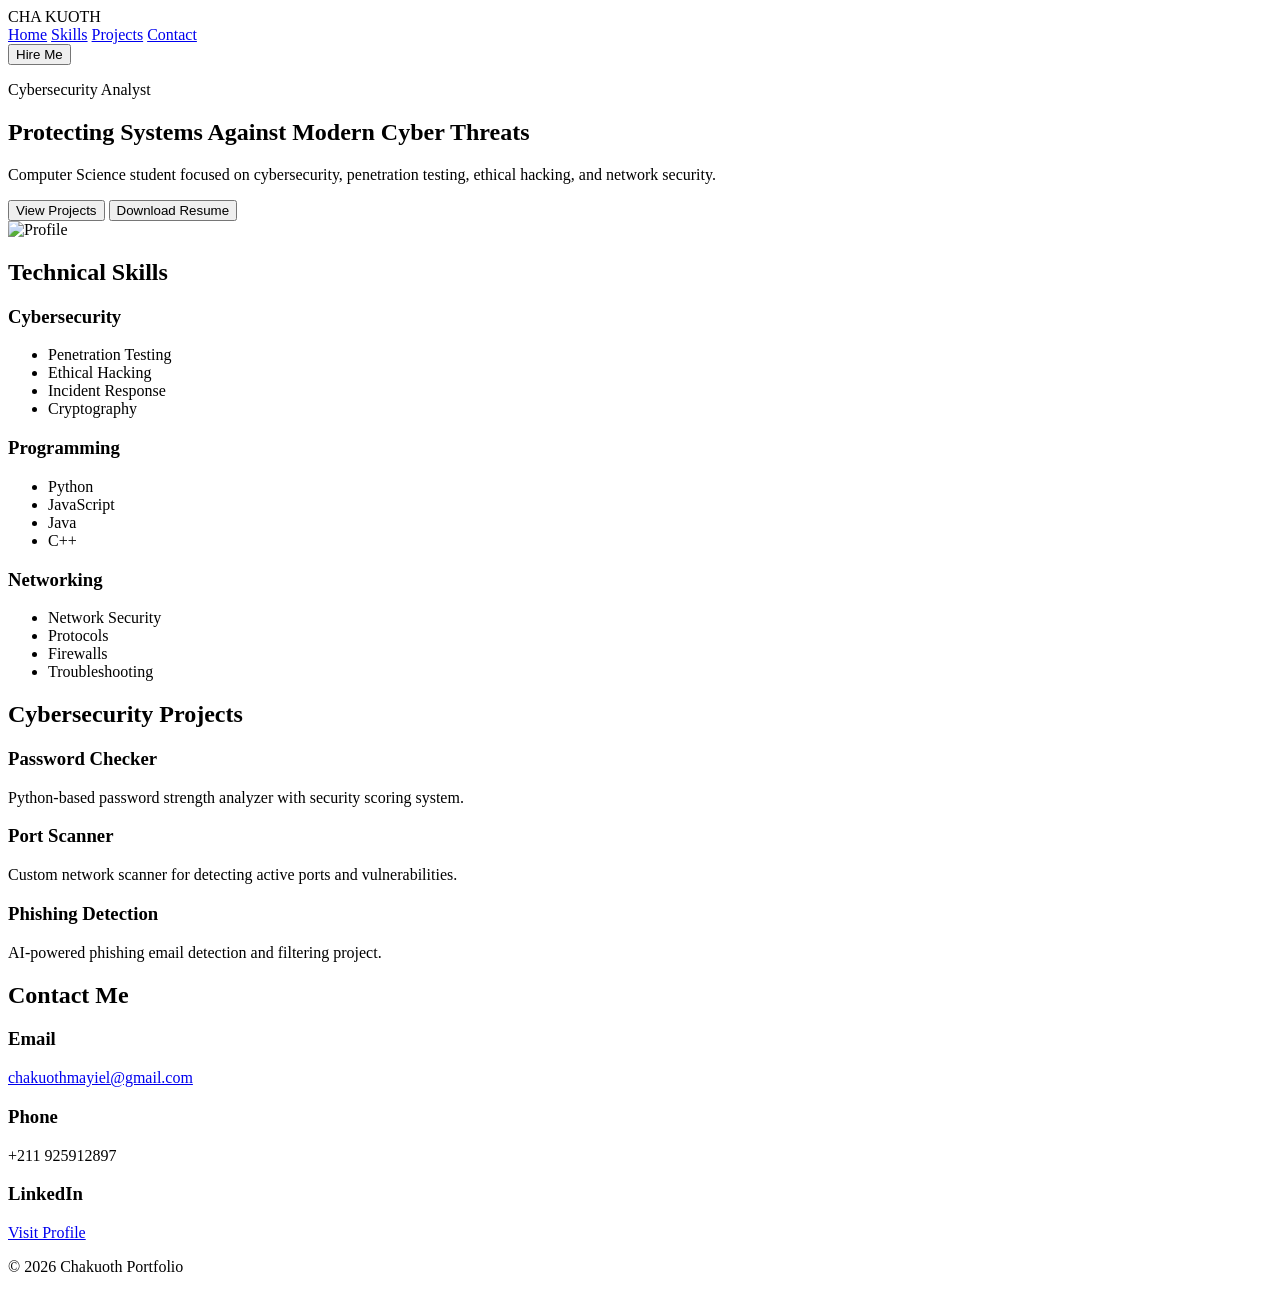
==== index.html @ 37547959 "Move index.html to root for GitHub Pages" ====
<!DOCTYPE html>
<html lang="en">
<head>
  <meta charset="UTF-8">
  <meta name="viewport" content="width=device-width, initial-scale=1.0">

  <title>Chakuoth Portfolio</title>

  <link rel="stylesheet" href="style.css">

  <script src="script.js" defer></script>
</head>

<body>

  <!-- Glow Effects -->
  <div class="glow glow1"></div>
  <div class="glow glow2"></div>

  <!-- Navbar -->
  <header>

    <div class="logo">
      CHA <span>  KUOTH</span>
    </div>

    <nav>
      <a href="#home">Home</a>
      <a href="#skills">Skills</a>
      <a href="#projects">Projects</a>
      <a href="#contact">Contact</a>
    </nav>

    <button class="nav-btn">
      Hire Me <a href="mailto:chakuothmayiel@gmail.com" ></a>
    </button>

  </header>

  <!-- Hero -->
  <section class="hero" id="home">

    <div class="hero-left">

      <p class="tag">
        Cybersecurity Analyst
      </p>

      <h1>
        Protecting Systems
        Against Modern
        Cyber Threats
      </h1>

      <p class="hero-text">
        Computer Science student focused on cybersecurity,
        penetration testing, ethical hacking, and network security.
      </p>

      <div class="hero-buttons">

        <button class="primary-btn">
          View Projects <a href="#projects"></a>
        </button>

        <button class="secondary-btn">
          Download Resume <a href="Chakuoth Resume.pdf" download></a>
        </button>

      </div>

    </div>

    <!-- Right Card -->
    <div class="hero-card">

      <img src="IMG_20251112_184808.jpg" alt="Profile">

    </div>

    </div>

  </section>

  <!-- Skills -->
  <section class="skills-section" id="skills">

    <h2>
      Technical Skills
    </h2>

    <div class="skills-grid">

      <div class="skill-box">
        <h3>Cybersecurity</h3>

        <ul>
          <li>Penetration Testing</li>
          <li>Ethical Hacking</li>
          <li>Incident Response</li>
          <li>Cryptography</li>
        </ul>
      </div>

      <div class="skill-box">
        <h3>Programming</h3>

        <ul>
          <li>Python</li>
          <li>JavaScript</li>
          <li>Java</li>
          <li>C++</li>
        </ul>
      </div>

      <div class="skill-box">
        <h3>Networking</h3>

        <ul>
          <li>Network Security</li>
          <li>Protocols</li>
          <li>Firewalls</li>
          <li>Troubleshooting</li>
        </ul>
      </div>

    </div>

  </section>

  <!-- Projects -->
  <section class="projects-section" id="projects">

    <h2>
      Cybersecurity Projects
    </h2>

    <div class="projects-grid">

      <div class="project-card">
        <h3>Password Checker</h3>

        <p>
          Python-based password strength analyzer
          with security scoring system.
        </p>
      </div>

      <div class="project-card">
        <h3>Port Scanner</h3>

        <p>
          Custom network scanner for detecting
          active ports and vulnerabilities.
        </p>
      </div>

      <div class="project-card">
        <h3>Phishing Detection</h3>

        <p>
          AI-powered phishing email detection
          and filtering project.
        </p>
      </div>

    </div>

  </section>

  <!-- Contact -->
  <section class="contact-section" id="contact">

    <h2>
      Contact Me
    </h2>

    <div class="contact-grid">

      <div class="contact-card">
        <h3>Email</h3>
        <a href="mailto:chakuothmayiel@gmail.com">chakuothmayiel@gmail.com</a>
      </div>

      <div class="contact-card">
        <h3>Phone</h3>
        <a href="tel:+211925912897"></a>+211 925912897</a>
      </div>

      <div class="contact-card">
        <h3>LinkedIn</h3>

        <a href="https://www.linkedin.com/in/chakuoth-mayiel-0b2b3a24a/" target="_blank">
          Visit Profile
        </a>
      </div>

    </div>

  </section>

  <!-- Footer -->
  <footer>

    <p>
      © 2026 Chakuoth Portfolio
    </p>

  </footer>

</body>
</html>
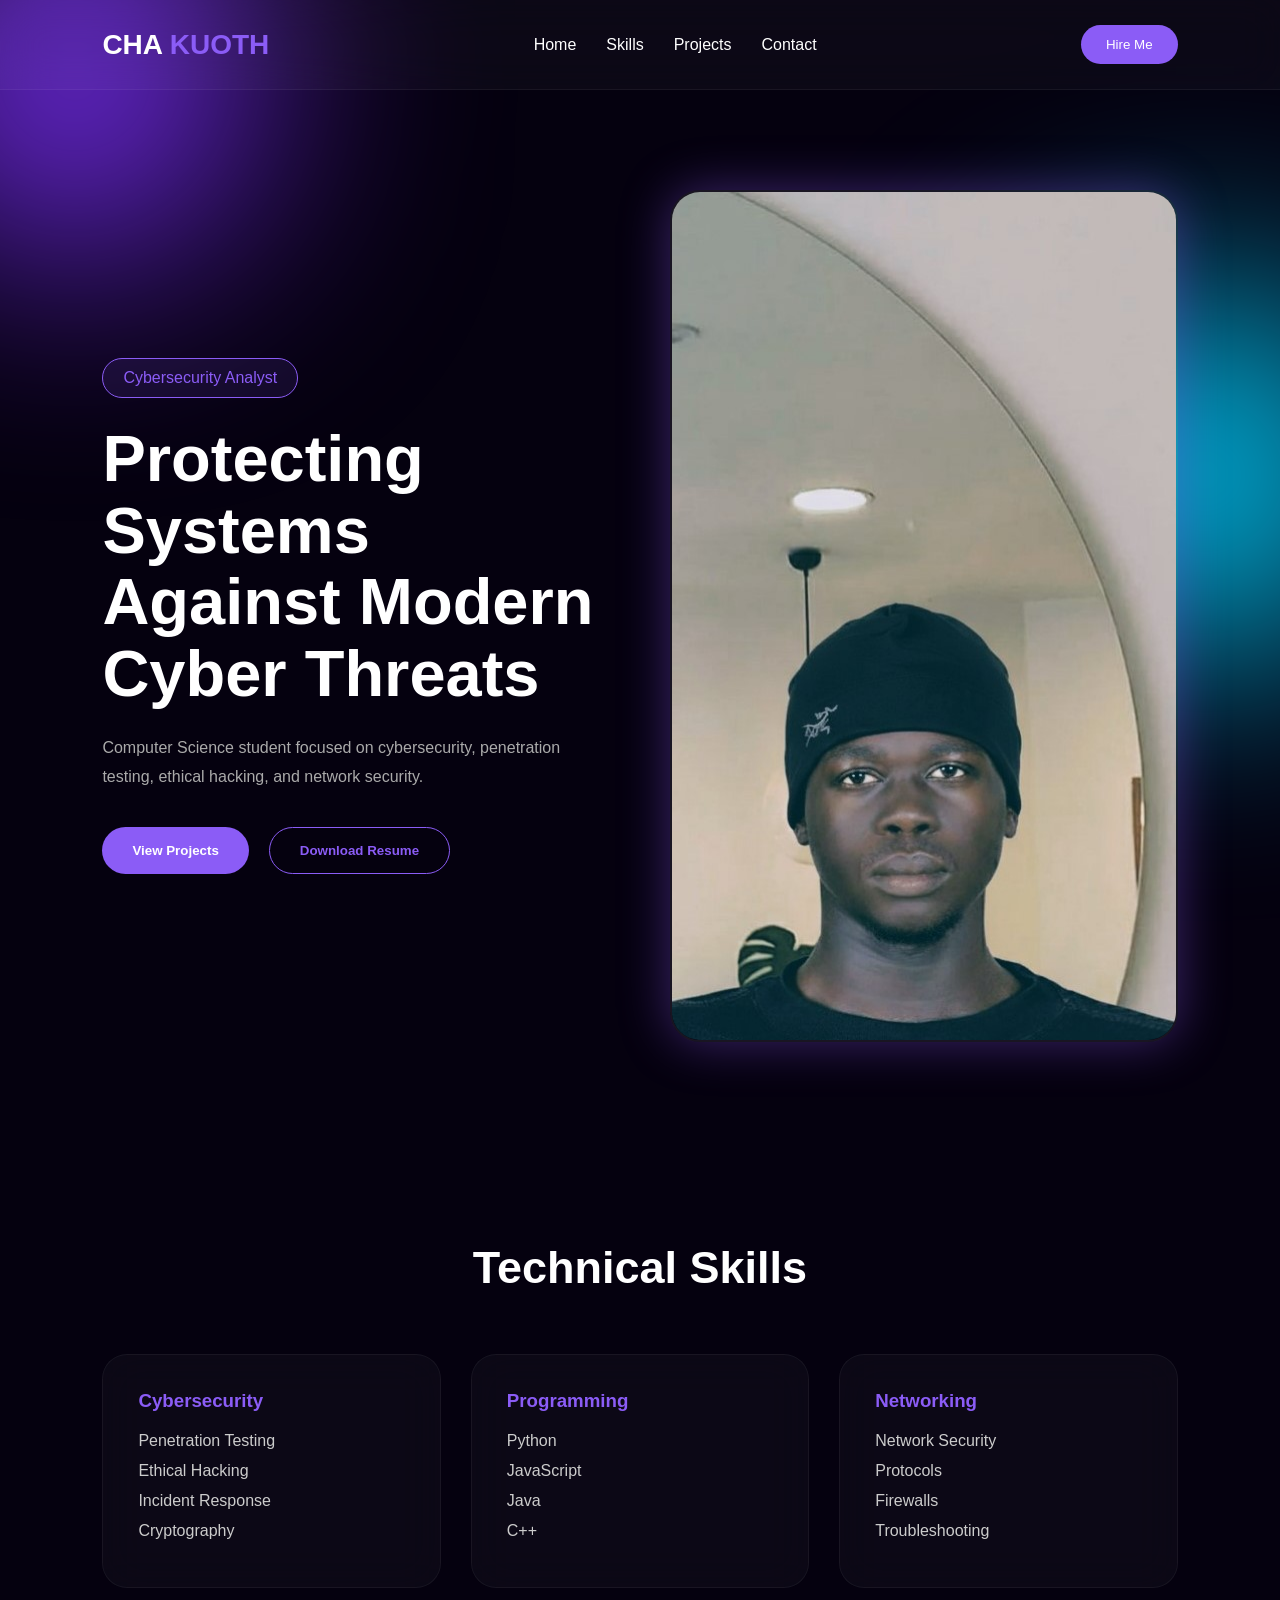
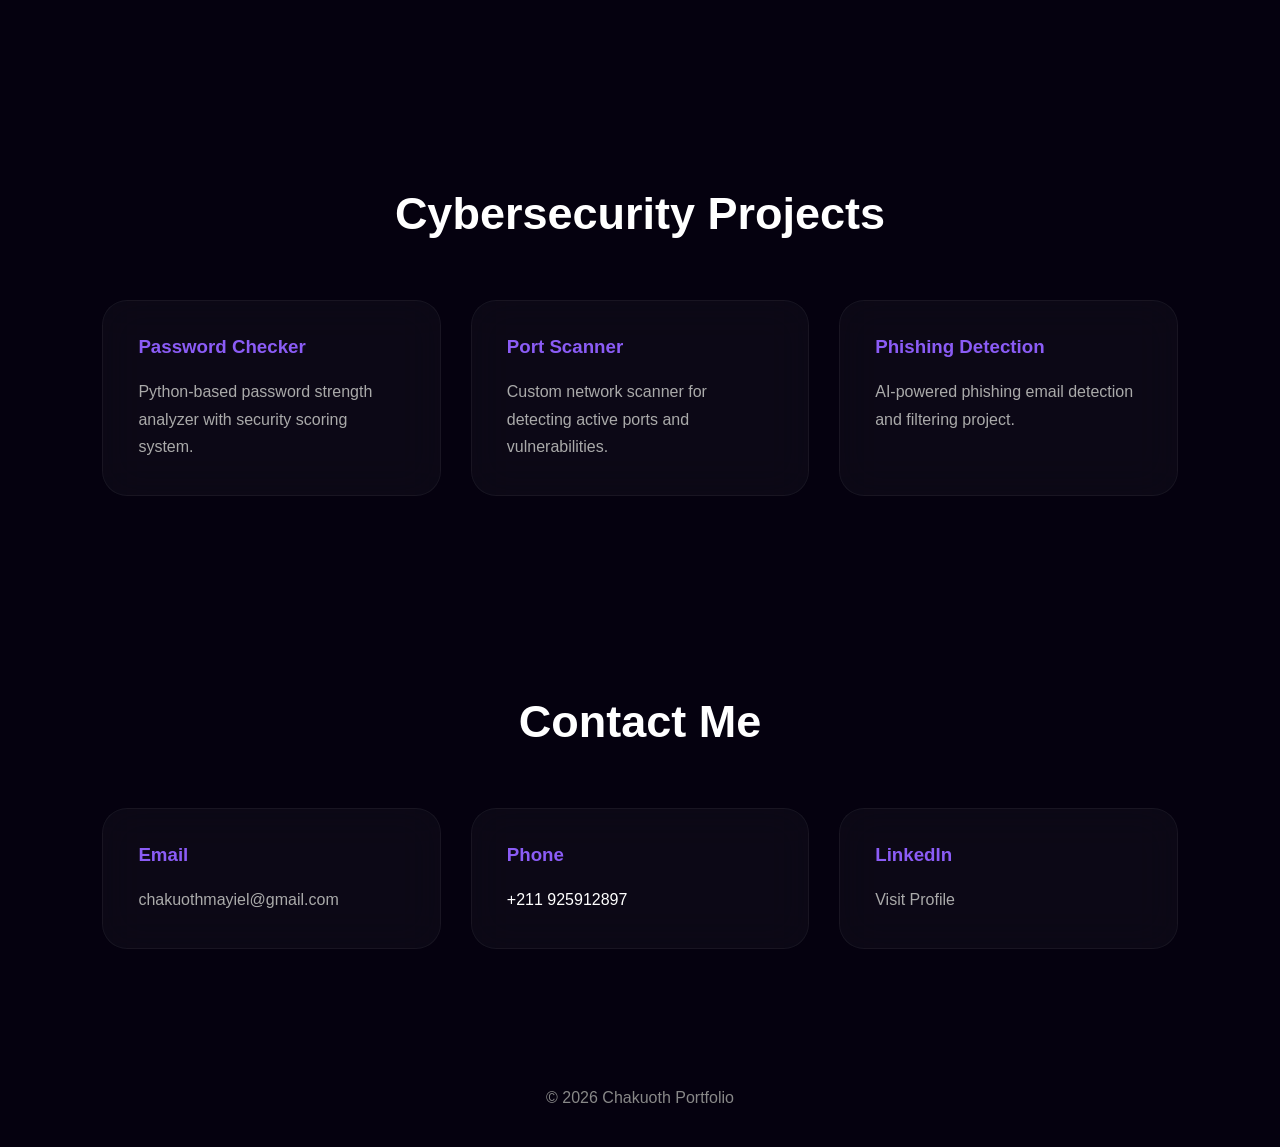
==== commit af9d8640: "Fix profile image path to reference correct location" ====
--- a/index.html
+++ b/index.html
@@ -74,7 +74,7 @@
     <!-- Right Card -->
     <div class="hero-card">
 
-      <img src="IMG_20251112_184808.jpg" alt="Profile">
+      <img src="Chakuoth Portfolio/Profile/IMG_20251112_184808.jpg" alt="Profile">
 
     </div>
 
--- a/style.css
+++ b/style.css
@@ -0,0 +1,284 @@
+*{
+  margin:0;
+  padding:0;
+  box-sizing:border-box;
+  font-family:'Poppins',sans-serif;
+}
+
+body{
+  background:#05010f;
+  color:white;
+  overflow-x:hidden;
+  position:relative;
+}
+
+/* Glow */
+
+.glow{
+  position:absolute;
+  border-radius:50%;
+  filter:blur(120px);
+  z-index:-1;
+}
+
+.glow1{
+  width:350px;
+  height:350px;
+  background:#7b2ff7;
+  top:-100px;
+  left:-100px;
+}
+  
+.glow2{
+  width:350px;
+  height:350px;
+  background:#00d0ff;
+  right:-100px;
+  top:300px;
+}
+
+/* Navbar */
+
+header{
+  display:flex;
+  justify-content:space-between;
+  align-items:center;
+  padding:25px 8%;
+  position:sticky;
+  top:0;
+  z-index:1000;
+  backdrop-filter:blur(20px);
+  background:rgba(255,255,255,0.03);
+  border-bottom:1px solid rgba(255,255,255,0.05);
+}
+
+.logo{
+  font-size:28px;
+  font-weight:800;
+}
+
+.logo span{
+  color:#8b5cf6;
+}
+
+nav{
+  display:flex;
+  gap:30px;
+}
+
+nav a{
+  color:white;
+  text-decoration:none;
+  transition:0.3s;
+}
+
+nav a:hover{
+  color:#8b5cf6;
+}
+
+.nav-btn{
+  padding:12px 25px;
+  border:none;
+  border-radius:40px;
+  background:#8b5cf6;
+  color:white;
+  cursor:pointer;
+  transition:0.3s;
+}
+
+.nav-btn:hover{
+  transform:translateY(-3px);
+  box-shadow:0 0 25px #8b5cf6;
+}
+
+/* Hero */
+
+.hero{
+  min-height:100vh;
+  padding:100px 8%;
+  display:grid;
+  grid-template-columns:1fr 1fr;
+  gap:60px;
+  align-items:center;
+}
+
+.tag{
+  display:inline-block;
+  padding:10px 20px;
+  border-radius:30px;
+  background:rgba(139,92,246,0.1);
+  border:1px solid #8b5cf6;
+  color:#8b5cf6;
+  margin-bottom:25px;
+}
+
+.hero h1{
+  font-size:65px;
+  line-height:1.1;
+  margin-bottom:25px;
+}
+
+.hero-text{
+  color:#aaa;
+  line-height:1.8;
+  margin-bottom:35px;
+}
+
+.hero-buttons{
+  display:flex;
+  gap:20px;
+}
+
+.primary-btn,
+.secondary-btn{
+  padding:15px 30px;
+  border:none;
+  border-radius:40px;
+  cursor:pointer;
+  font-weight:600;
+  transition:0.3s;
+}
+
+.primary-btn{
+  background:#8b5cf6;
+  color:white;
+}
+
+.secondary-btn{
+  background:transparent;
+  border:1px solid #8b5cf6;
+  color:#8b5cf6;
+}
+
+.primary-btn:hover,
+.secondary-btn:hover{
+  transform:translateY(-5px);
+  box-shadow:0 0 25px #8b5cf6;
+}
+
+/* Hero Card */
+
+.hero-card{
+  position:relative;
+  border-radius:30px;
+  overflow:hidden;
+  border:2px solid rgba(255,255,255,0.08);
+  box-shadow:0 0 50px rgba(139,92,246,0.4);
+}
+
+.hero-card img{
+  width:100%;
+  display:block;
+}
+
+.play-btn{
+  position:absolute;
+  top:50%;
+  left:50%;
+  transform:translate(-50%,-50%);
+  width:80px;
+  height:80px;
+  border-radius:50%;
+  background:#8b5cf6;
+  display:flex;
+  justify-content:center;
+  align-items:center;
+  font-size:30px;
+}
+
+/* Sections */
+
+.skills-section,
+.projects-section,
+.contact-section{
+  padding:100px 8%;
+}
+
+.skills-section h2,
+.projects-section h2,
+.contact-section h2{
+  text-align:center;
+  font-size:45px;
+  margin-bottom:60px;
+}
+
+/* Grids */
+
+.skills-grid,
+.projects-grid,
+.contact-grid{
+  display:grid;
+  grid-template-columns:repeat(auto-fit,minmax(250px,1fr));
+  gap:30px;
+}
+
+/* Cards */
+
+.skill-box,
+.project-card,
+.contact-card{
+  background:rgba(255,255,255,0.03);
+  border:1px solid rgba(255,255,255,0.05);
+  border-radius:25px;
+  padding:35px;
+  transition:0.4s;
+  backdrop-filter:blur(20px);
+}
+
+.skill-box:hover,
+.project-card:hover,
+.contact-card:hover{
+  transform:translateY(-10px);
+  box-shadow:0 0 35px rgba(139,92,246,0.3);
+  border-color:#8b5cf6;
+}
+
+.skill-box h3,
+.project-card h3,
+.contact-card h3{
+  margin-bottom:20px;
+  color:#8b5cf6;
+}
+
+.skill-box ul{
+  list-style:none;
+}
+
+.skill-box ul li{
+  margin-bottom:12px;
+  color:#ccc;
+}
+
+.project-card p,
+.contact-card p,
+.contact-card a{
+  color:#aaa;
+  line-height:1.7;
+  text-decoration:none;
+}
+
+/* Footer */
+
+footer{
+  padding:40px;
+  text-align:center;
+  color:#888;
+}
+
+/* Responsive */
+
+@media(max-width:991px){
+
+  .hero{
+    grid-template-columns:1fr;
+  }
+
+  nav{
+    display:none;
+  }
+
+  .hero h1{
+    font-size:45px;
+  }
+
+}
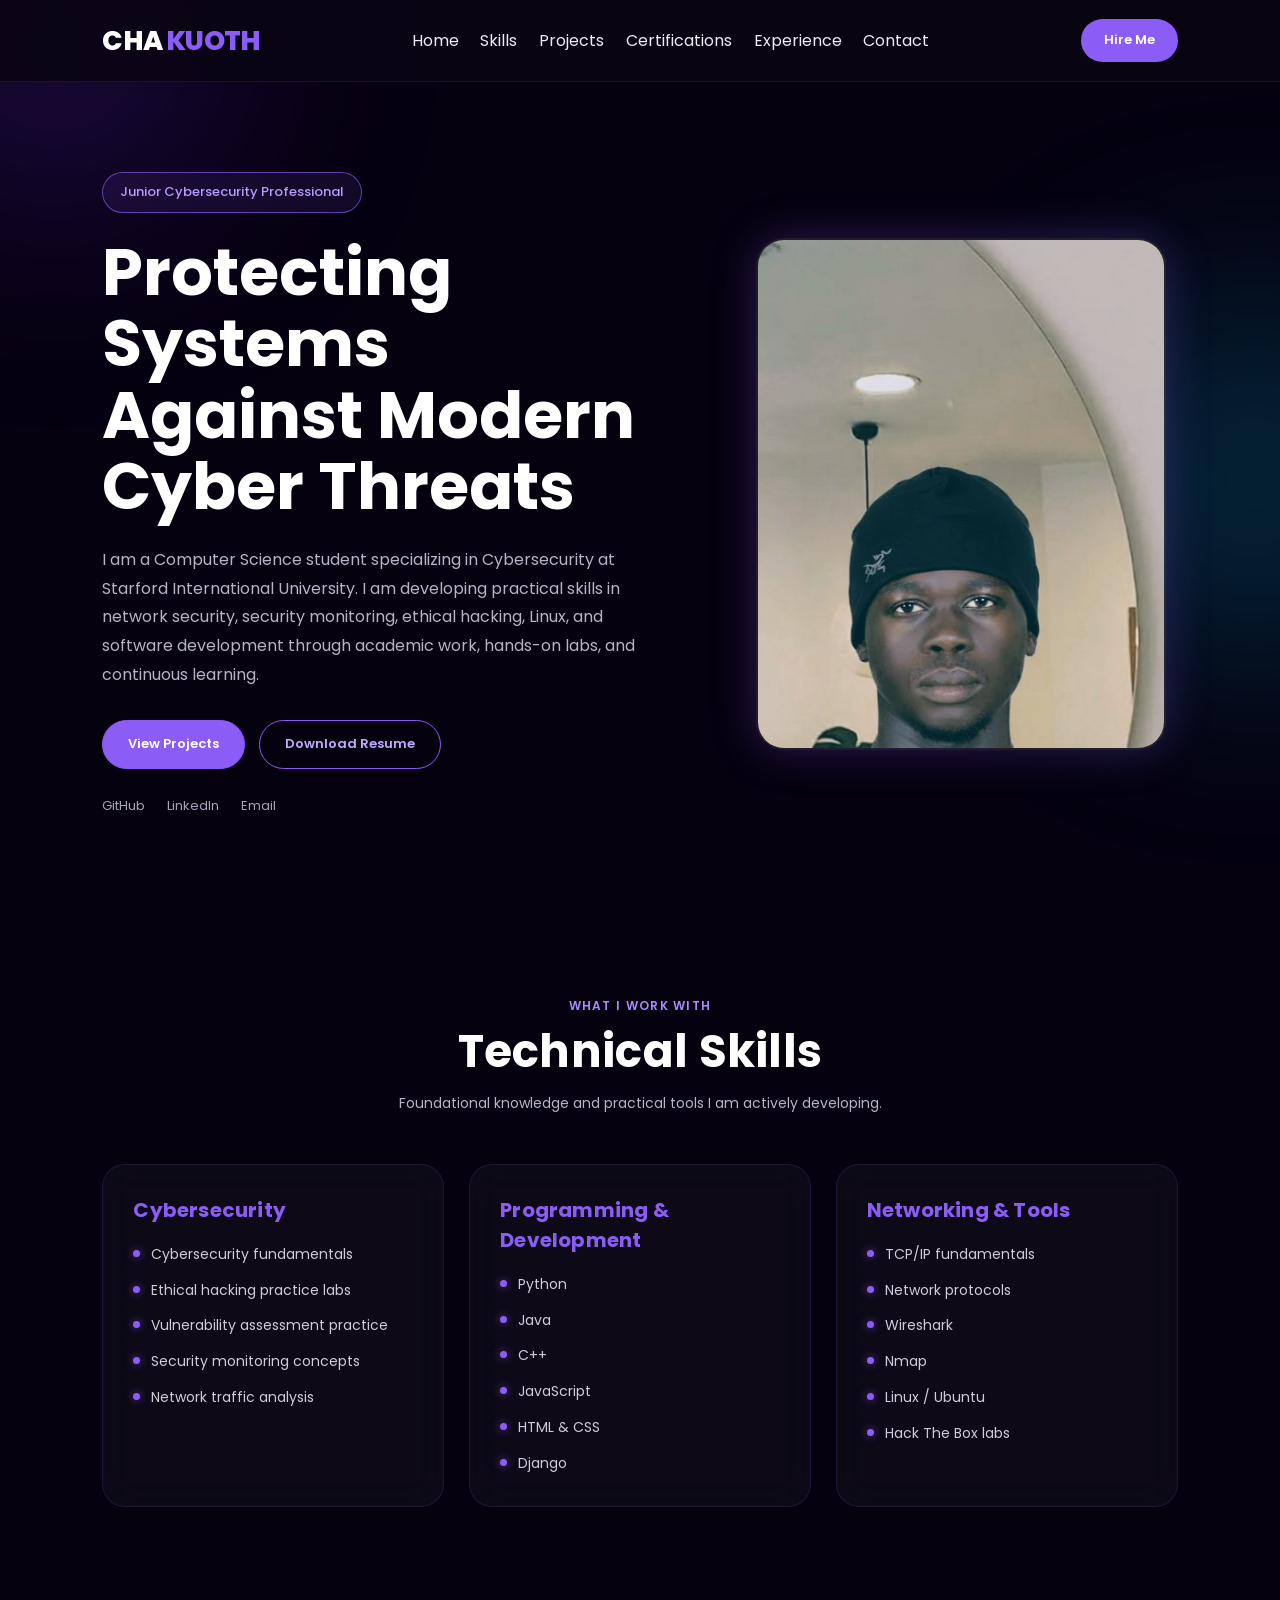
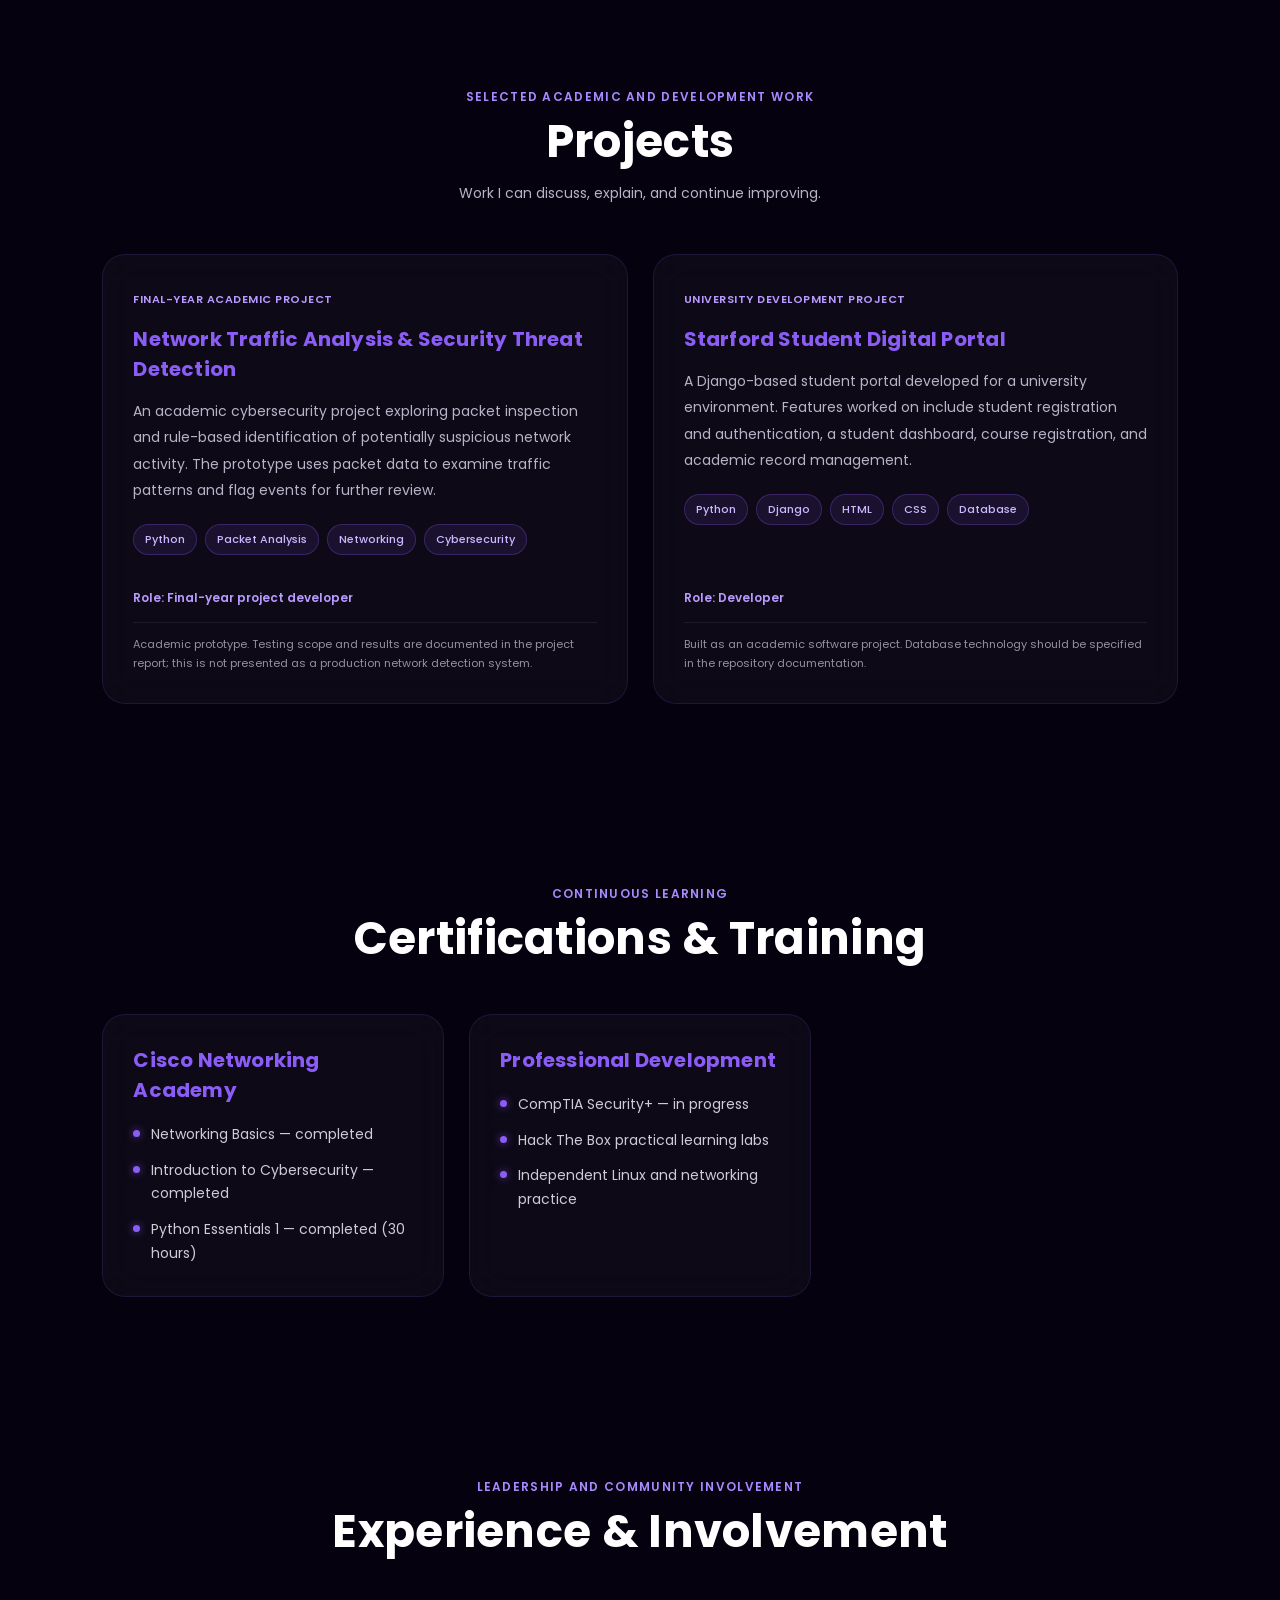
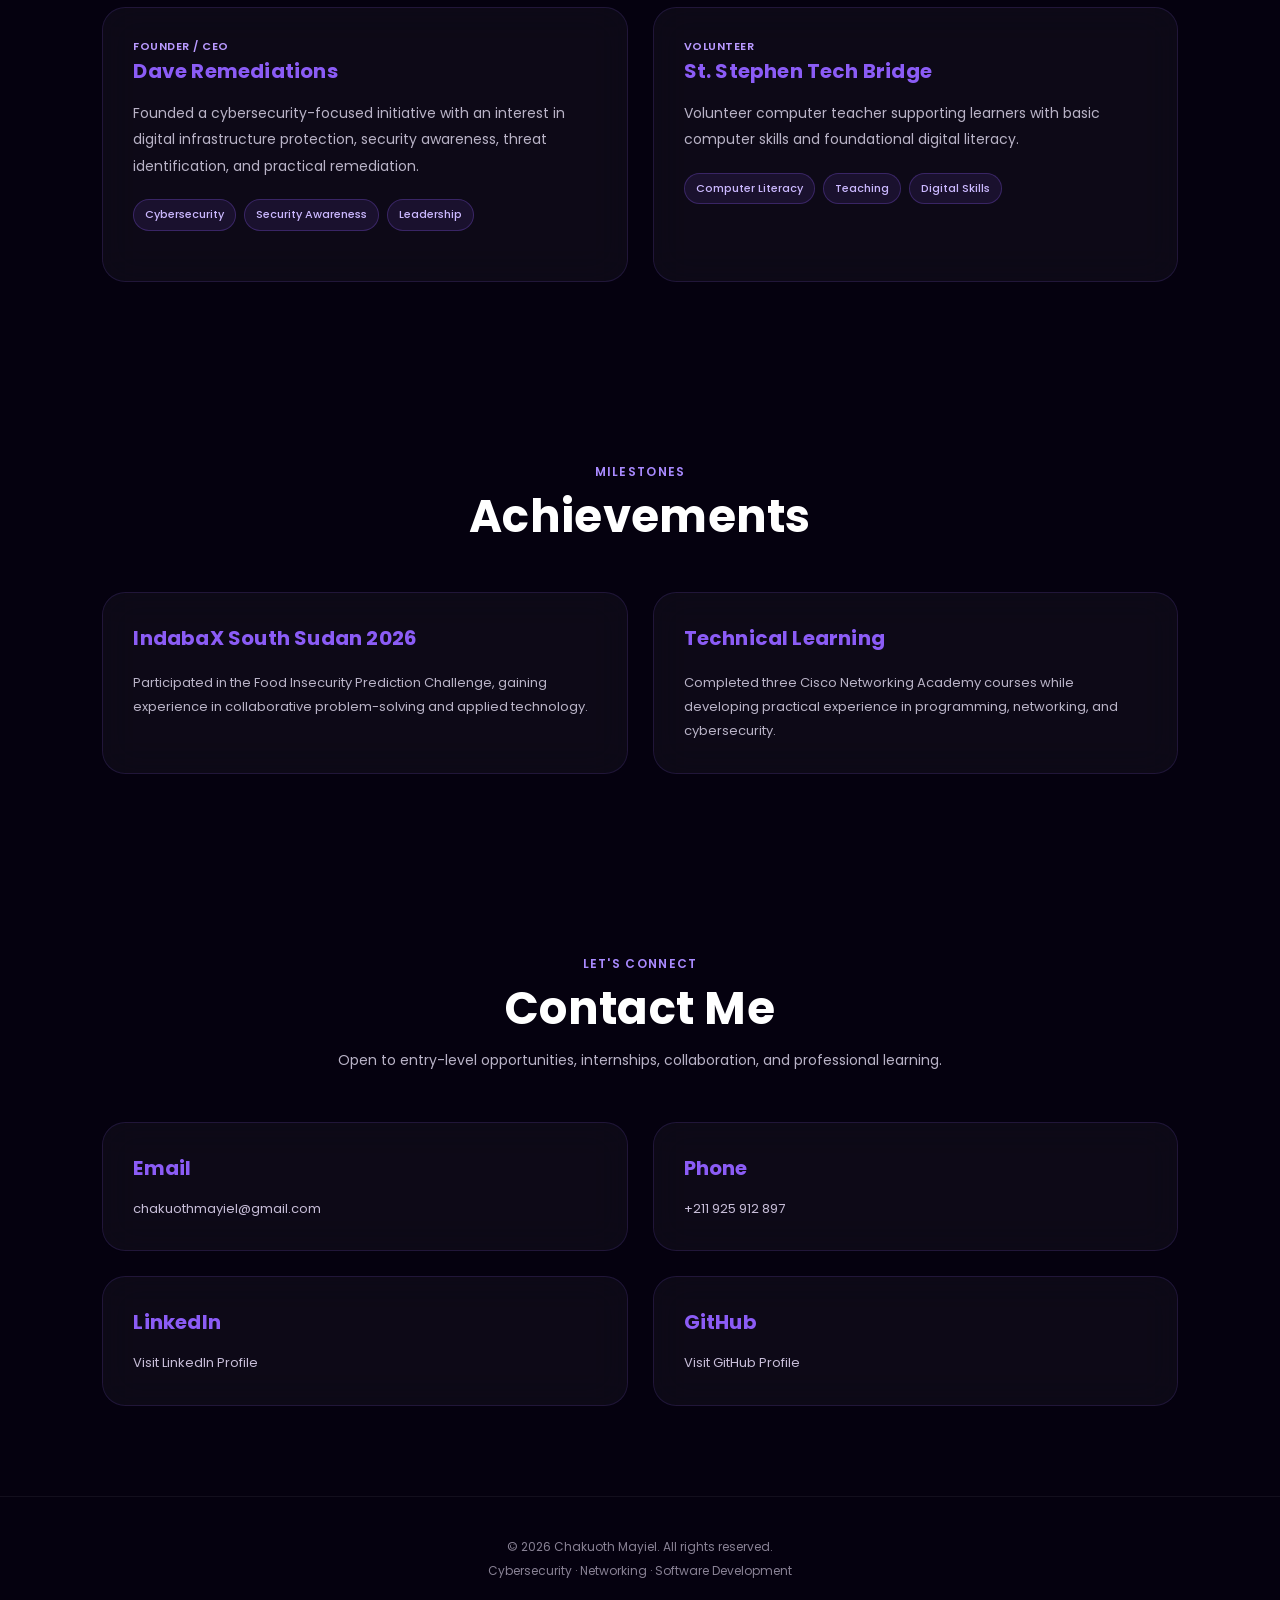
==== commit 9208a4e6: "Refresh cybersecurity portfolio website" ====
--- a/index.html
+++ b/index.html
@@ -1,212 +1,352 @@
-<!DOCTYPE html>
-<html lang="en">
-<head>
-  <meta charset="UTF-8">
-  <meta name="viewport" content="width=device-width, initial-scale=1.0">
-
-  <title>Chakuoth Portfolio</title>
-
-  <link rel="stylesheet" href="style.css">
-
-  <script src="script.js" defer></script>
-</head>
-
-<body>
-
-  <!-- Glow Effects -->
-  <div class="glow glow1"></div>
-  <div class="glow glow2"></div>
-
-  <!-- Navbar -->
-  <header>
-
-    <div class="logo">
-      CHA <span>  KUOTH</span>
-    </div>
-
-    <nav>
-      <a href="#home">Home</a>
-      <a href="#skills">Skills</a>
-      <a href="#projects">Projects</a>
-      <a href="#contact">Contact</a>
-    </nav>
-
-    <button class="nav-btn">
-      Hire Me <a href="mailto:chakuothmayiel@gmail.com" ></a>
-    </button>
-
-  </header>
-
-  <!-- Hero -->
-  <section class="hero" id="home">
-
-    <div class="hero-left">
-
-      <p class="tag">
-        Cybersecurity Analyst
-      </p>
-
-      <h1>
-        Protecting Systems
-        Against Modern
-        Cyber Threats
-      </h1>
-
-      <p class="hero-text">
-        Computer Science student focused on cybersecurity,
-        penetration testing, ethical hacking, and network security.
-      </p>
-
-      <div class="hero-buttons">
-
-        <button class="primary-btn">
-          View Projects <a href="#projects"></a>
-        </button>
-
-        <button class="secondary-btn">
-          Download Resume <a href="Chakuoth Resume.pdf" download></a>
-        </button>
-
-      </div>
-
-    </div>
-
-    <!-- Right Card -->
-    <div class="hero-card">
-
-      <img src="Chakuoth Portfolio/Profile/IMG_20251112_184808.jpg" alt="Profile">
-
-    </div>
-
-    </div>
-
-  </section>
-
-  <!-- Skills -->
-  <section class="skills-section" id="skills">
-
-    <h2>
-      Technical Skills
-    </h2>
-
-    <div class="skills-grid">
-
-      <div class="skill-box">
-        <h3>Cybersecurity</h3>
-
-        <ul>
-          <li>Penetration Testing</li>
-          <li>Ethical Hacking</li>
-          <li>Incident Response</li>
-          <li>Cryptography</li>
-        </ul>
-      </div>
-
-      <div class="skill-box">
-        <h3>Programming</h3>
-
-        <ul>
-          <li>Python</li>
-          <li>JavaScript</li>
-          <li>Java</li>
-          <li>C++</li>
-        </ul>
-      </div>
-
-      <div class="skill-box">
-        <h3>Networking</h3>
-
-        <ul>
-          <li>Network Security</li>
-          <li>Protocols</li>
-          <li>Firewalls</li>
-          <li>Troubleshooting</li>
-        </ul>
-      </div>
-
-    </div>
-
-  </section>
-
-  <!-- Projects -->
-  <section class="projects-section" id="projects">
-
-    <h2>
-      Cybersecurity Projects
-    </h2>
-
-    <div class="projects-grid">
-
-      <div class="project-card">
-        <h3>Password Checker</h3>
-
-        <p>
-          Python-based password strength analyzer
-          with security scoring system.
-        </p>
-      </div>
-
-      <div class="project-card">
-        <h3>Port Scanner</h3>
-
-        <p>
-          Custom network scanner for detecting
-          active ports and vulnerabilities.
-        </p>
-      </div>
-
-      <div class="project-card">
-        <h3>Phishing Detection</h3>
-
-        <p>
-          AI-powered phishing email detection
-          and filtering project.
-        </p>
-      </div>
-
-    </div>
-
-  </section>
-
-  <!-- Contact -->
-  <section class="contact-section" id="contact">
-
-    <h2>
-      Contact Me
-    </h2>
-
-    <div class="contact-grid">
-
-      <div class="contact-card">
-        <h3>Email</h3>
-        <a href="mailto:chakuothmayiel@gmail.com">chakuothmayiel@gmail.com</a>
-      </div>
-
-      <div class="contact-card">
-        <h3>Phone</h3>
-        <a href="tel:+211925912897"></a>+211 925912897</a>
-      </div>
-
-      <div class="contact-card">
-        <h3>LinkedIn</h3>
-
-        <a href="https://www.linkedin.com/in/chakuoth-mayiel-0b2b3a24a/" target="_blank">
-          Visit Profile
-        </a>
-      </div>
-
-    </div>
-
-  </section>
-
-  <!-- Footer -->
-  <footer>
-
-    <p>
-      © 2026 Chakuoth Portfolio
-    </p>
-
-  </footer>
-
-</body>
-</html>+<!DOCTYPE html>
+<html lang="en">
+<head>
+  <meta charset="UTF-8">
+  <meta name="viewport" content="width=device-width, initial-scale=1.0">
+  <meta name="description" content="Chakuoth Mayiel — Junior Cybersecurity Professional with a Computer Science background, networking knowledge, and software development experience.">
+  <meta name="author" content="Chakuoth Mayiel">
+  <meta name="theme-color" content="#05010f">
+
+  <title>Chakuoth Mayiel</title>
+
+  <link rel="preconnect" href="https://fonts.googleapis.com">
+  <link rel="preconnect" href="https://fonts.gstatic.com" crossorigin>
+  <link href="https://fonts.googleapis.com/css2?family=Poppins:wght@400;500;600;700;800&display=swap" rel="stylesheet">
+
+  <link rel="stylesheet" href="style.css">
+  <script src="script.js" defer></script>
+</head>
+
+<body>
+  <!-- Background glow effects -->
+  <div class="glow glow1" aria-hidden="true"></div>
+  <div class="glow glow2" aria-hidden="true"></div>
+
+  <!-- Navigation -->
+  <header class="site-header">
+    <a class="logo" href="#home" aria-label="Chakuoth Mayiel home">
+      CHA <span>KUOTH</span>
+    </a>
+
+    <button
+      class="menu-toggle"
+      id="menuToggle"
+      type="button"
+      aria-label="Open navigation"
+      aria-expanded="false"
+      aria-controls="mainNav"
+    >
+      <span></span>
+      <span></span>
+      <span></span>
+    </button>
+
+    <nav class="main-nav" id="mainNav" aria-label="Main navigation">
+      <a href="#home">Home</a>
+      <a href="#skills">Skills</a>
+      <a href="#projects">Projects</a>
+      <a href="#certifications">Certifications</a>
+      <a href="#experience">Experience</a>
+      <a href="#contact">Contact</a>
+    </nav>
+
+    <a class="nav-btn" href="mailto:chakuothmayiel@gmail.com">Hire Me</a>
+  </header>
+
+  <main>
+    <!-- Hero -->
+    <section class="hero section-wrap" id="home">
+      <div class="hero-left">
+        <p class="tag">Junior Cybersecurity Professional</p>
+
+        <h1>Protecting Systems Against Modern Cyber Threats</h1>
+
+        <p class="hero-text">
+          I am a Computer Science student specializing in Cybersecurity at
+          Starford International University. I am developing practical skills
+          in network security, security monitoring, ethical hacking, Linux,
+          and software development through academic work, hands-on labs,
+          and continuous learning.
+        </p>
+
+        <div class="hero-buttons">
+          <a class="primary-btn" href="#projects">View Projects</a>
+          <a class="secondary-btn" href="Chakuoth Resume.pdf" download>
+            Download Resume
+          </a>
+        </div>
+
+        <div class="hero-links">
+          <a href="https://github.com/chakuoth211" target="_blank" rel="noopener noreferrer">GitHub</a>
+          <a href="https://www.linkedin.com/in/chakuoth-mayiel-0b2b3a24a/" target="_blank" rel="noopener noreferrer">LinkedIn</a>
+          <a href="mailto:chakuothmayiel@gmail.com">Email</a>
+        </div>
+      </div>
+
+      <div class="hero-card">
+        <img src="Profile/IMG_20251112_184808.jpg"
+            alt="Portrait of Chakuoth Mayiel">
+      </div>
+    </section>
+
+    <!-- Skills -->
+    <section class="content-section section-wrap" id="skills">
+      <div class="section-heading">
+        <p class="section-kicker">What I work with</p>
+        <h2>Technical Skills</h2>
+        <p>Foundational knowledge and practical tools I am actively developing.</p>
+      </div>
+
+      <div class="card-grid">
+        <article class="glass-card skill-card">
+          <h3>Cybersecurity</h3>
+          <ul>
+            <li>Cybersecurity fundamentals</li>
+            <li>Ethical hacking practice labs</li>
+            <li>Vulnerability assessment practice</li>
+            <li>Security monitoring concepts</li>
+            <li>Network traffic analysis</li>
+          </ul>
+        </article>
+
+        <article class="glass-card skill-card">
+          <h3>Programming &amp; Development</h3>
+          <ul>
+            <li>Python</li>
+            <li>Java</li>
+            <li>C++</li>
+            <li>JavaScript</li>
+            <li>HTML &amp; CSS</li>
+            <li>Django</li>
+          </ul>
+        </article>
+
+        <article class="glass-card skill-card">
+          <h3>Networking &amp; Tools</h3>
+          <ul>
+            <li>TCP/IP fundamentals</li>
+            <li>Network protocols</li>
+            <li>Wireshark</li>
+            <li>Nmap</li>
+            <li>Linux / Ubuntu</li>
+            <li>Hack The Box labs</li>
+          </ul>
+        </article>
+      </div>
+    </section>
+
+    <!-- Projects -->
+    <section class="content-section section-wrap" id="projects">
+      <div class="section-heading">
+        <p class="section-kicker">Selected academic and development work</p>
+        <h2>Projects</h2>
+        <p>Work I can discuss, explain, and continue improving.</p>
+      </div>
+
+      <div class="card-grid project-grid">
+        <article class="glass-card project-card">
+          <div class="project-topline">
+            <span class="project-type">Final-year academic project</span>
+          </div>
+
+          <h3>Network Traffic Analysis &amp; Security Threat Detection</h3>
+
+          <p>
+            An academic cybersecurity project exploring packet inspection
+            and rule-based identification of potentially suspicious network
+            activity. The prototype uses packet data to examine traffic
+            patterns and flag events for further review.
+          </p>
+
+          <div class="project-tech">
+            <span>Python</span>
+            <span>Packet Analysis</span>
+            <span>Networking</span>
+            <span>Cybersecurity</span>
+          </div>
+
+          <p class="project-role">Role: Final-year project developer</p>
+
+          <p class="project-note">
+            Academic prototype. Testing scope and results are documented
+            in the project report; this is not presented as a production
+            network detection system.
+          </p>
+        </article>
+
+        <article class="glass-card project-card">
+          <div class="project-topline">
+            <span class="project-type">University development project</span>
+          </div>
+
+          <h3>Starford Student Digital Portal</h3>
+
+          <p>
+            A Django-based student portal developed for a university
+            environment. Features worked on include student registration
+            and authentication, a student dashboard, course registration,
+            and academic record management.
+          </p>
+
+          <div class="project-tech">
+            <span>Python</span>
+            <span>Django</span>
+            <span>HTML</span>
+            <span>CSS</span>
+            <span>Database</span>
+          </div>
+
+          <p class="project-role">Role: Developer</p>
+
+          <p class="project-note">
+            Built as an academic software project. Database technology
+            should be specified in the repository documentation.
+          </p>
+        </article>
+      </div>
+    </section>
+
+    <!-- Certifications -->
+    <section class="content-section section-wrap" id="certifications">
+      <div class="section-heading">
+        <p class="section-kicker">Continuous learning</p>
+        <h2>Certifications &amp; Training</h2>
+      </div>
+
+      <div class="card-grid">
+        <article class="glass-card skill-card">
+          <h3>Cisco Networking Academy</h3>
+          <ul>
+            <li>Networking Basics — completed</li>
+            <li>Introduction to Cybersecurity — completed</li>
+            <li>Python Essentials 1 — completed (30 hours)</li>
+          </ul>
+        </article>
+
+        <article class="glass-card skill-card">
+          <h3>Professional Development</h3>
+          <ul>
+            <li>CompTIA Security+ — in progress</li>
+            <li>Hack The Box practical learning labs</li>
+            <li>Independent Linux and networking practice</li>
+          </ul>
+        </article>
+      </div>
+    </section>
+
+    <!-- Experience -->
+    <section class="content-section section-wrap" id="experience">
+      <div class="section-heading">
+        <p class="section-kicker">Leadership and community involvement</p>
+        <h2>Experience &amp; Involvement</h2>
+      </div>
+
+      <div class="card-grid project-grid">
+        <article class="glass-card project-card">
+          <span class="project-type">Founder / CEO</span>
+          <h3>Dave Remediations</h3>
+          <p>
+            Founded a cybersecurity-focused initiative with an interest in
+            digital infrastructure protection, security awareness,
+            threat identification, and practical remediation.
+          </p>
+          <div class="project-tech">
+            <span>Cybersecurity</span>
+            <span>Security Awareness</span>
+            <span>Leadership</span>
+          </div>
+        </article>
+
+        <article class="glass-card project-card">
+          <span class="project-type">Volunteer</span>
+          <h3>St. Stephen Tech Bridge</h3>
+          <p>
+            Volunteer computer teacher supporting learners with basic
+            computer skills and foundational digital literacy.
+          </p>
+          <div class="project-tech">
+            <span>Computer Literacy</span>
+            <span>Teaching</span>
+            <span>Digital Skills</span>
+          </div>
+        </article>
+      </div>
+    </section>
+
+    <!-- Achievements -->
+    <section class="content-section section-wrap" id="achievements">
+      <div class="section-heading">
+        <p class="section-kicker">Milestones</p>
+        <h2>Achievements</h2>
+      </div>
+
+      <div class="card-grid project-grid">
+        <article class="glass-card achievement-card">
+          <h3>IndabaX South Sudan 2026</h3>
+          <p>
+            Participated in the Food Insecurity Prediction Challenge,
+            gaining experience in collaborative problem-solving and
+            applied technology.
+          </p>
+        </article>
+
+        <article class="glass-card achievement-card">
+          <h3>Technical Learning</h3>
+          <p>
+            Completed three Cisco Networking Academy courses while
+            developing practical experience in programming, networking,
+            and cybersecurity.
+          </p>
+        </article>
+      </div>
+    </section>
+
+    <!-- Contact -->
+    <section class="content-section section-wrap" id="contact">
+      <div class="section-heading">
+        <p class="section-kicker">Let's connect</p>
+        <h2>Contact Me</h2>
+        <p>
+          Open to entry-level opportunities, internships, collaboration,
+          and professional learning.
+        </p>
+      </div>
+
+      <div class="card-grid contact-grid">
+        <article class="glass-card contact-card">
+          <h3>Email</h3>
+          <a href="mailto:chakuothmayiel@gmail.com">chakuothmayiel@gmail.com</a>
+        </article>
+
+        <article class="glass-card contact-card">
+          <h3>Phone</h3>
+          <a href="tel:+211925912897">+211 925 912 897</a>
+        </article>
+
+        <article class="glass-card contact-card">
+          <h3>LinkedIn</h3>
+          <a
+            href="https://www.linkedin.com/in/chakuoth-mayiel-0b2b3a24a/"
+            target="_blank"
+            rel="noopener noreferrer"
+          >
+            Visit LinkedIn Profile
+          </a>
+        </article>
+
+        <article class="glass-card contact-card">
+          <h3>GitHub</h3>
+          <a href="https://github.com/chakuoth211" target="_blank" rel="noopener noreferrer">
+            Visit GitHub Profile
+          </a>
+        </article>
+      </div>
+    </section>
+  </main>
+
+  <footer class="site-footer">
+    <p>© <span id="year">2026</span> Chakuoth Mayiel. All rights reserved.</p>
+    <p>Cybersecurity · Networking · Software Development</p>
+  </footer>
+</body>
+</html>
--- a/style.css
+++ b/style.css
@@ -1,284 +1,744 @@
-*{
-  margin:0;
-  padding:0;
-  box-sizing:border-box;
-  font-family:'Poppins',sans-serif;
-}
-
-body{
-  background:#05010f;
-  color:white;
-  overflow-x:hidden;
-  position:relative;
-}
-
-/* Glow */
-
-.glow{
-  position:absolute;
-  border-radius:50%;
-  filter:blur(120px);
-  z-index:-1;
-}
-
-.glow1{
-  width:350px;
-  height:350px;
-  background:#7b2ff7;
-  top:-100px;
-  left:-100px;
-}
-  
-.glow2{
-  width:350px;
-  height:350px;
-  background:#00d0ff;
-  right:-100px;
-  top:300px;
-}
-
-/* Navbar */
-
-header{
-  display:flex;
-  justify-content:space-between;
-  align-items:center;
-  padding:25px 8%;
-  position:sticky;
-  top:0;
-  z-index:1000;
-  backdrop-filter:blur(20px);
-  background:rgba(255,255,255,0.03);
-  border-bottom:1px solid rgba(255,255,255,0.05);
-}
-
-.logo{
-  font-size:28px;
-  font-weight:800;
-}
-
-.logo span{
-  color:#8b5cf6;
-}
-
-nav{
-  display:flex;
-  gap:30px;
-}
-
-nav a{
-  color:white;
-  text-decoration:none;
-  transition:0.3s;
-}
-
-nav a:hover{
-  color:#8b5cf6;
-}
-
-.nav-btn{
-  padding:12px 25px;
-  border:none;
-  border-radius:40px;
-  background:#8b5cf6;
-  color:white;
-  cursor:pointer;
-  transition:0.3s;
-}
-
-.nav-btn:hover{
-  transform:translateY(-3px);
-  box-shadow:0 0 25px #8b5cf6;
-}
-
-/* Hero */
-
-.hero{
-  min-height:100vh;
-  padding:100px 8%;
-  display:grid;
-  grid-template-columns:1fr 1fr;
-  gap:60px;
-  align-items:center;
-}
-
-.tag{
-  display:inline-block;
-  padding:10px 20px;
-  border-radius:30px;
-  background:rgba(139,92,246,0.1);
-  border:1px solid #8b5cf6;
-  color:#8b5cf6;
-  margin-bottom:25px;
-}
-
-.hero h1{
-  font-size:65px;
-  line-height:1.1;
-  margin-bottom:25px;
-}
-
-.hero-text{
-  color:#aaa;
-  line-height:1.8;
-  margin-bottom:35px;
-}
-
-.hero-buttons{
-  display:flex;
-  gap:20px;
-}
-
-.primary-btn,
-.secondary-btn{
-  padding:15px 30px;
-  border:none;
-  border-radius:40px;
-  cursor:pointer;
-  font-weight:600;
-  transition:0.3s;
-}
-
-.primary-btn{
-  background:#8b5cf6;
-  color:white;
-}
-
-.secondary-btn{
-  background:transparent;
-  border:1px solid #8b5cf6;
-  color:#8b5cf6;
-}
-
-.primary-btn:hover,
-.secondary-btn:hover{
-  transform:translateY(-5px);
-  box-shadow:0 0 25px #8b5cf6;
-}
-
-/* Hero Card */
-
-.hero-card{
-  position:relative;
-  border-radius:30px;
-  overflow:hidden;
-  border:2px solid rgba(255,255,255,0.08);
-  box-shadow:0 0 50px rgba(139,92,246,0.4);
-}
-
-.hero-card img{
-  width:100%;
-  display:block;
-}
-
-.play-btn{
-  position:absolute;
-  top:50%;
-  left:50%;
-  transform:translate(-50%,-50%);
-  width:80px;
-  height:80px;
-  border-radius:50%;
-  background:#8b5cf6;
-  display:flex;
-  justify-content:center;
-  align-items:center;
-  font-size:30px;
-}
-
-/* Sections */
-
-.skills-section,
-.projects-section,
-.contact-section{
-  padding:100px 8%;
-}
-
-.skills-section h2,
-.projects-section h2,
-.contact-section h2{
-  text-align:center;
-  font-size:45px;
-  margin-bottom:60px;
-}
-
-/* Grids */
-
-.skills-grid,
-.projects-grid,
-.contact-grid{
-  display:grid;
-  grid-template-columns:repeat(auto-fit,minmax(250px,1fr));
-  gap:30px;
-}
-
-/* Cards */
-
-.skill-box,
-.project-card,
-.contact-card{
-  background:rgba(255,255,255,0.03);
-  border:1px solid rgba(255,255,255,0.05);
-  border-radius:25px;
-  padding:35px;
-  transition:0.4s;
-  backdrop-filter:blur(20px);
-}
-
-.skill-box:hover,
-.project-card:hover,
-.contact-card:hover{
-  transform:translateY(-10px);
-  box-shadow:0 0 35px rgba(139,92,246,0.3);
-  border-color:#8b5cf6;
-}
-
-.skill-box h3,
-.project-card h3,
-.contact-card h3{
-  margin-bottom:20px;
-  color:#8b5cf6;
-}
-
-.skill-box ul{
-  list-style:none;
-}
-
-.skill-box ul li{
-  margin-bottom:12px;
-  color:#ccc;
-}
-
-.project-card p,
-.contact-card p,
-.contact-card a{
-  color:#aaa;
-  line-height:1.7;
-  text-decoration:none;
-}
-
-/* Footer */
-
-footer{
-  padding:40px;
-  text-align:center;
-  color:#888;
-}
-
-/* Responsive */
-
-@media(max-width:991px){
-
-  .hero{
-    grid-template-columns:1fr;
-  }
-
-  nav{
-    display:none;
-  }
-
-  .hero h1{
-    font-size:45px;
-  }
-
-}+/* ==========================================
+   CHAKUOTH MAYIEL — CYBERSECURITY PORTFOLIO
+   Original dark purple / cyan visual identity
+========================================== */
+
+:root {
+  --bg: #05010f;
+  --purple: #8b5cf6;
+  --purple-deep: #7b2ff7;
+  --cyan: #00d0ff;
+  --text: #ffffff;
+  --muted: #b9b3c7;
+  --card: rgba(255, 255, 255, 0.035);
+  --font: 'Poppins', sans-serif;
+}
+
+* {
+  margin: 0;
+  padding: 0;
+  box-sizing: border-box;
+}
+
+html {
+  scroll-behavior: smooth;
+  scroll-padding-top: 100px;
+}
+
+body {
+  min-width: 320px;
+  overflow-x: hidden;
+  position: relative;
+  background: var(--bg);
+  color: var(--text);
+  font-family: var(--font);
+  line-height: 1.6;
+}
+
+a {
+  color: inherit;
+}
+
+/* Background glow */
+
+.glow {
+  position: fixed;
+  width: 350px;
+  height: 350px;
+  border-radius: 50%;
+  filter: blur(120px);
+  opacity: 0.22;
+  z-index: -1;
+  pointer-events: none;
+}
+
+.glow1 {
+  top: -130px;
+  left: -120px;
+  background: var(--purple-deep);
+}
+
+.glow2 {
+  top: 34%;
+  right: -150px;
+  background: var(--cyan);
+}
+
+/* Shared layout */
+
+.section-wrap {
+  width: min(1180px, 84%);
+  margin-inline: auto;
+}
+
+/* Header and navigation */
+
+.site-header {
+  position: sticky;
+  top: 0;
+  z-index: 1000;
+  min-height: 82px;
+  padding: 18px 8%;
+  display: flex;
+  align-items: center;
+  justify-content: space-between;
+  gap: 28px;
+  background: rgba(10, 5, 20, 0.88);
+  border-bottom: 1px solid rgba(255, 255, 255, 0.06);
+  backdrop-filter: blur(20px);
+  -webkit-backdrop-filter: blur(20px);
+}
+
+.logo {
+  flex: 0 0 auto;
+  color: var(--text);
+  text-decoration: none;
+  font-size: 27px;
+  font-weight: 800;
+  letter-spacing: -0.8px;
+}
+
+.logo span {
+  color: var(--purple);
+}
+
+.main-nav {
+  display: flex;
+  align-items: center;
+  justify-content: center;
+  gap: clamp(12px, 1.7vw, 25px);
+}
+
+.main-nav a {
+  color: #eeeaf5;
+  text-decoration: none;
+  font-size: 13px;
+  transition: color 0.25s ease;
+}
+
+.main-nav a:hover,
+.main-nav a:focus-visible {
+  color: var(--purple);
+}
+
+.nav-btn {
+  flex: 0 0 auto;
+  display: inline-flex;
+  justify-content: center;
+  align-items: center;
+  padding: 11px 23px;
+  border-radius: 40px;
+  background: var(--purple);
+  color: white;
+  text-decoration: none;
+  font-size: 13px;
+  font-weight: 600;
+  transition: transform 0.25s ease, box-shadow 0.25s ease;
+}
+
+.nav-btn:hover {
+  transform: translateY(-3px);
+  box-shadow: 0 0 24px rgba(139, 92, 246, 0.65);
+}
+
+/* Mobile menu button */
+
+.menu-toggle {
+  display: none;
+  width: 44px;
+  height: 42px;
+  border: 1px solid rgba(139, 92, 246, 0.45);
+  border-radius: 11px;
+  background: rgba(139, 92, 246, 0.08);
+  cursor: pointer;
+}
+
+.menu-toggle span {
+  display: block;
+  width: 19px;
+  height: 2px;
+  margin: 4px auto;
+  border-radius: 2px;
+  background: white;
+  transition: transform 0.2s ease, opacity 0.2s ease;
+}
+
+.menu-toggle[aria-expanded="true"] span:first-child {
+  transform: translateY(6px) rotate(45deg);
+}
+
+.menu-toggle[aria-expanded="true"] span:nth-child(2) {
+  opacity: 0;
+}
+
+.menu-toggle[aria-expanded="true"] span:last-child {
+  transform: translateY(-6px) rotate(-45deg);
+}
+
+/* Hero section */
+
+.hero {
+  min-height: min(820px, calc(100vh - 82px));
+  padding-block: 90px;
+  display: grid;
+  grid-template-columns: minmax(0, 1.12fr) minmax(280px, 0.88fr);
+  align-items: center;
+  gap: clamp(40px, 7vw, 90px);
+}
+
+.hero-left {
+  min-width: 0;
+}
+
+.tag {
+  display: inline-flex;
+  padding: 9px 17px;
+  margin-bottom: 24px;
+  border: 1px solid rgba(139, 92, 246, 0.65);
+  border-radius: 30px;
+  background: rgba(139, 92, 246, 0.1);
+  color: #b99aff;
+  font-size: 13px;
+  font-weight: 500;
+}
+
+.hero h1 {
+  max-width: 700px;
+  margin-bottom: 23px;
+  font-size: clamp(42px, 5.2vw, 66px);
+  line-height: 1.12;
+  letter-spacing: -1.8px;
+}
+
+.hero-text {
+  max-width: 650px;
+  margin-bottom: 30px;
+  color: var(--muted);
+  font-size: 15px;
+  line-height: 1.9;
+}
+
+.hero-buttons {
+  display: flex;
+  flex-wrap: wrap;
+  gap: 14px;
+}
+
+.primary-btn,
+.secondary-btn {
+  min-height: 48px;
+  display: inline-flex;
+  justify-content: center;
+  align-items: center;
+  padding: 13px 25px;
+  border: 1px solid var(--purple);
+  border-radius: 40px;
+  font-size: 13px;
+  font-weight: 600;
+  text-decoration: none;
+  transition: transform 0.25s ease, box-shadow 0.25s ease, background 0.25s ease;
+}
+
+.primary-btn {
+  background: var(--purple);
+  color: white;
+}
+
+.secondary-btn {
+  background: transparent;
+  color: #c2a8ff;
+}
+
+.primary-btn:hover,
+.secondary-btn:hover {
+  transform: translateY(-4px);
+  box-shadow: 0 0 23px rgba(139, 92, 246, 0.4);
+}
+
+.hero-links {
+  display: flex;
+  flex-wrap: wrap;
+  gap: 22px;
+  margin-top: 27px;
+}
+
+.hero-links a {
+  color: #aaa1bb;
+  font-size: 13px;
+  text-decoration: none;
+  transition: color 0.2s ease;
+}
+
+.hero-links a:hover {
+  color: var(--purple);
+}
+
+/* Profile image */
+
+.hero-card {
+  width: 100%;
+  max-width: 410px;
+  aspect-ratio: 4 / 5;
+  justify-self: center;
+  overflow: hidden;
+  border: 2px solid rgba(255, 255, 255, 0.09);
+  border-radius: 28px;
+  background: rgba(255, 255, 255, 0.025);
+  box-shadow: 0 0 45px rgba(139, 92, 246, 0.28);
+}
+
+.hero-card img {
+  display: block;
+  width: 100%;
+  height: 100%;
+  object-fit: cover;
+  object-position: center 60%;
+}
+
+/* Section headings */
+
+.content-section {
+  padding-block: 90px;
+}
+
+.section-heading {
+  max-width: 720px;
+  margin: 0 auto 48px;
+  text-align: center;
+}
+
+.section-kicker {
+  margin-bottom: 9px;
+  color: #a98aff;
+  font-size: 12px;
+  font-weight: 600;
+  letter-spacing: 1.3px;
+  text-transform: uppercase;
+}
+
+.section-heading h2 {
+  margin-bottom: 12px;
+  font-size: clamp(32px, 4vw, 45px);
+  line-height: 1.2;
+  letter-spacing: -0.8px;
+}
+
+.section-heading > p:last-child {
+  color: var(--muted);
+  font-size: 14px;
+  line-height: 1.8;
+}
+
+/* Card grids */
+
+.card-grid {
+  display: grid;
+  grid-template-columns: repeat(3, minmax(0, 1fr));
+  align-items: stretch;
+  gap: 25px;
+}
+
+.project-grid,
+.contact-grid {
+  grid-template-columns: repeat(2, minmax(0, 1fr));
+}
+
+.glass-card {
+  min-width: 0;
+  padding: 30px;
+  border: 1px solid rgba(139, 92, 246, 0.15);
+  border-radius: 23px;
+  background: var(--card);
+  backdrop-filter: blur(18px);
+  -webkit-backdrop-filter: blur(18px);
+  transition: transform 0.3s ease, border-color 0.3s ease, box-shadow 0.3s ease;
+}
+
+.glass-card:hover {
+  transform: translateY(-7px);
+  border-color: rgba(139, 92, 246, 0.8);
+  box-shadow: 0 12px 35px rgba(139, 92, 246, 0.16);
+}
+
+.glass-card h3 {
+  margin-bottom: 18px;
+  color: var(--purple);
+  font-size: 19px;
+  line-height: 1.45;
+}
+
+/* Skills lists */
+
+.skill-card ul {
+  display: flex;
+  flex-direction: column;
+  gap: 12px;
+  list-style: none;
+}
+
+.skill-card li {
+  display: flex;
+  align-items: flex-start;
+  gap: 11px;
+  color: #d0cad9;
+  font-size: 13px;
+  line-height: 1.7;
+}
+
+.skill-card li::before {
+  content: "";
+  flex: 0 0 7px;
+  width: 7px;
+  height: 7px;
+  margin-top: 7px;
+  border-radius: 50%;
+  background: var(--purple);
+  box-shadow: 0 0 9px rgba(139, 92, 246, 0.65);
+}
+
+/* Project cards */
+
+.project-card {
+  display: flex;
+  flex-direction: column;
+}
+
+.project-topline {
+  margin-bottom: 13px;
+}
+
+.project-type {
+  display: inline-block;
+  color: #b99aff;
+  font-size: 11px;
+  font-weight: 600;
+  letter-spacing: 0.5px;
+  text-transform: uppercase;
+}
+
+.project-card h3 {
+  margin-bottom: 14px;
+}
+
+.project-card > p {
+  color: var(--muted);
+  font-size: 13px;
+  line-height: 1.85;
+}
+
+.project-tech {
+  display: flex;
+  flex-wrap: wrap;
+  gap: 8px;
+  margin: 20px 0;
+}
+
+.project-tech span {
+  padding: 6px 11px;
+  border: 1px solid rgba(139, 92, 246, 0.28);
+  border-radius: 20px;
+  background: rgba(139, 92, 246, 0.1);
+  color: #cbb8ff;
+  font-size: 11px;
+  font-weight: 500;
+}
+
+.project-card .project-role {
+  margin-top: auto;
+  padding-top: 12px;
+  color: #b99aff;
+  font-size: 12px;
+  font-weight: 600;
+}
+
+.project-card .project-note {
+  margin-top: 12px;
+  padding-top: 12px;
+  border-top: 1px solid rgba(255, 255, 255, 0.07);
+  color: #9690a2;
+  font-size: 11px;
+  line-height: 1.7;
+}
+
+/* Achievement cards */
+
+.achievement-card p {
+  color: var(--muted);
+  font-size: 13px;
+  line-height: 1.85;
+}
+
+/* Contact cards */
+
+.contact-card h3 {
+  margin-bottom: 12px;
+}
+
+.contact-card a {
+  color: #c7bdd8;
+  font-size: 13px;
+  line-height: 1.8;
+  overflow-wrap: anywhere;
+  text-decoration: none;
+  transition: color 0.2s ease;
+}
+
+.contact-card a:hover {
+  color: var(--purple);
+}
+
+/* Footer */
+
+.site-footer {
+  padding: 35px 6%;
+  border-top: 1px solid rgba(255, 255, 255, 0.06);
+  color: #888194;
+  text-align: center;
+}
+
+.site-footer p {
+  margin: 5px 0;
+  font-size: 12px;
+}
+
+/* Keyboard accessibility */
+
+a:focus-visible,
+button:focus-visible {
+  outline: 2px solid var(--cyan);
+  outline-offset: 4px;
+}
+
+/* Tablet layout */
+
+@media (max-width: 1050px) {
+  .site-header {
+    padding-inline: 5%;
+  }
+
+  .main-nav {
+    gap: 12px;
+  }
+
+  .main-nav a {
+    font-size: 12px;
+  }
+
+  .section-wrap {
+    width: 88%;
+  }
+
+  .hero {
+    gap: 38px;
+  }
+}
+
+/* Mobile navigation and tablet layout */
+
+@media (max-width: 850px) {
+  .site-header {
+    min-height: 72px;
+    flex-wrap: wrap;
+    gap: 12px;
+  }
+
+  .menu-toggle {
+    display: block;
+    margin-left: auto;
+  }
+
+  .main-nav {
+    order: 4;
+    display: none;
+    width: 100%;
+    padding: 8px 0 4px;
+    flex-direction: column;
+    align-items: stretch;
+    gap: 0;
+  }
+
+  .main-nav.is-open {
+    display: flex;
+  }
+
+  .main-nav a {
+    padding: 12px 5px;
+    border-top: 1px solid rgba(255, 255, 255, 0.06);
+    font-size: 14px;
+  }
+
+  .site-header .nav-btn {
+    display: none;
+  }
+
+  .hero {
+    min-height: auto;
+    padding-block: 75px;
+    grid-template-columns: 1fr;
+    gap: 42px;
+  }
+
+  .hero-left {
+    text-align: center;
+  }
+
+  .hero-text {
+    margin-inline: auto;
+  }
+
+  .hero-buttons,
+  .hero-links {
+    justify-content: center;
+  }
+
+  .hero-card {
+    max-width: 340px;
+  }
+
+  .card-grid {
+    grid-template-columns: repeat(2, minmax(0, 1fr));
+  }
+}
+
+/* Small phones */
+
+@media (max-width: 600px) {
+  .section-wrap {
+    width: 88%;
+  }
+
+  .logo {
+    font-size: 23px;
+  }
+
+  .hero {
+    padding-block: 58px;
+    gap: 34px;
+  }
+
+  .hero h1 {
+    font-size: clamp(35px, 10vw, 45px);
+    letter-spacing: -1px;
+  }
+
+  .hero-text {
+    font-size: 13px;
+  }
+
+  .hero-buttons {
+    flex-direction: column;
+    align-items: stretch;
+  }
+
+  .hero-buttons a {
+    width: 100%;
+  }
+
+  .hero-card {
+    max-width: 285px;
+    border-radius: 23px;
+  }
+
+  .content-section {
+    padding-block: 65px;
+  }
+
+  .section-heading {
+    margin-bottom: 32px;
+  }
+
+  .section-heading h2 {
+    font-size: 32px;
+  }
+
+  .card-grid,
+  .project-grid,
+  .contact-grid {
+    grid-template-columns: 1fr;
+    gap: 18px;
+  }
+
+  .glass-card {
+    padding: 25px;
+  }
+
+  .hero-links {
+    gap: 18px;
+  }
+}
+
+/* Respect reduced-motion preferences */
+
+@media (prefers-reduced-motion: reduce) {
+  *,
+  *::before,
+  *::after {
+    scroll-behavior: auto !important;
+    transition-duration: 0.01ms !important;
+    animation-duration: 0.01ms !important;
+  }
+}
+
+
+/* ==========================================
+   ORIGINAL TYPOGRAPHY — RESTORED
+   Keeps the original Poppins look and sizing
+========================================== */
+
+body {
+  font-family: 'Poppins', sans-serif;
+}
+
+.main-nav a {
+  font-size: 16px;
+}
+
+.hero h1 {
+  font-size: 65px;
+  line-height: 1.1;
+  letter-spacing: normal;
+}
+
+.hero-text {
+  font-size: 16px;
+  line-height: 1.8;
+}
+
+.section-heading h2 {
+  font-size: 45px;
+  letter-spacing: 0.3px;
+}
+
+.glass-card h3 {
+  font-size: 20px;
+  line-height: 1.5;
+  letter-spacing: 0.2px;
+}
+
+.skill-card li {
+  font-size: 14px;
+  line-height: 1.7;
+}
+
+.project-card > p {
+  font-size: 14px;
+  line-height: 1.9;
+}
+
+/* Original responsive heading proportions */
+@media (max-width: 991px) {
+  .hero h1 {
+    font-size: 45px;
+  }
+}
+
+@media (max-width: 600px) {
+  .hero h1 {
+    font-size: 38px;
+    letter-spacing: normal;
+  }
+
+  .section-heading h2 {
+    font-size: 32px;
+  }
+}
